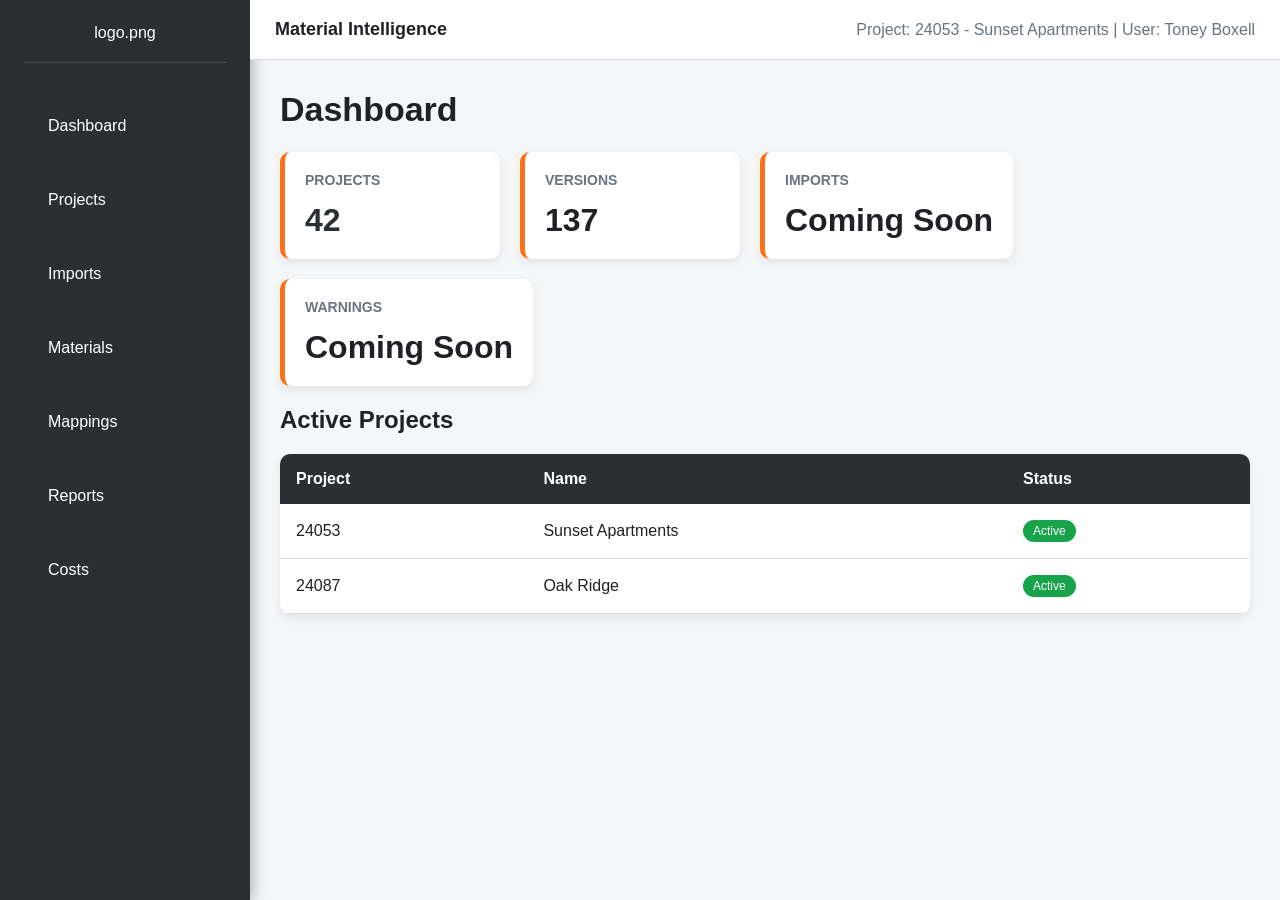
==== prototype/index.html @ ab6d8824 "Update index.html" ====
<!DOCTYPE html>
<html lang="en">
<head>
    <meta charset="UTF-8">
    <meta name="viewport" content="width=device-width, initial-scale=1.0">
    <title>Material Intelligence</title>
    <link rel="stylesheet" href="site.css">
</head>

<body>
<div class="topbar">

    <div class="topbar-left">
        Material Intelligence
    </div>

    <div class="topbar-right">
        Project: 24053 - Sunset Apartments |
        User: Toney Boxell
    </div>

</div>
<div class="sidebar">

   <div class="logo-container">
    logo.png
</div>

    <ul>

         <li>
        <a href="index.html">Dashboard</a>
    </li>

    <li>
        <a href="projects.html">Projects</a>
    </li>
        
     <li>
        <a href="imports.html">Imports</a>
    </li>

    <li>
        <a href="materials.html">Materials</a>
    </li>

    <li>
        <a href="mappings.html">Mappings</a>
    </li>

    <li>
        <a href="reports.html">Reports</a>
    </li>

    <li>
        <a href="costs.html">Costs</a>
    </li>

    </ul>

</div>

<div class="main">

    <h1>Dashboard</h1>

    <div class="card-container">

        <div class="card">
            <h3>Projects</h3>
            <p class="kpi-number">42</p>
        </div>

        <div class="card">
            <h3>Versions</h3>
            <p>137</p>
        </div>

        <div class="card">
            <h3>Imports</h3>
            <p>Coming Soon</p>
        </div>

        <div class="card">
            <h3>Warnings</h3>
            <p>Coming Soon</p>
        </div>

    </div>

    <h2>Active Projects</h2>

    <table>

        <tr>
            <th>Project</th>
            <th>Name</th>
            <th>Status</th>
        </tr>

        <tr>
            <td>24053</td>
            <td>Sunset Apartments</td>
            <td>
    <span class="status-active">
        Active
    </span>
</td>
        </tr>

        <tr>
            <td>24087</td>
            <td>Oak Ridge</td>
            <td>
    <span class="status-active">
        Active
    </span>
</td>
        </tr>

    </table>

</div>

</body>
</html>
---- prototype/site.css ----
:root {
    --graphite: #2B2F33;
    --orange: #F97316;
    --concrete: #F5F6F8;
    --white: #FFFFFF;
    --success: #16A34A;
    --warning: #F59E0B;
    --border: #D9DDE3;
}

* {
    box-sizing: border-box;
}

body {
    margin: 0;
    background: var(--concrete);
    font-family: "Segoe UI", Arial, sans-serif;
    color: #202124;
}

.sidebar {
    position: fixed;
    top: 0;
    left: 0;
    width: 250px;
    height: 100vh;
    background: var(--graphite);
    color: white;
    padding: 24px;
}

.sidebar h2 {
    margin: 0 0 30px 0;
    font-size: 24px;
    font-weight: 700;
    color: white;
}
.sidebar {
    box-shadow: 4px 0 12px rgba(0,0,0,.25);
}

.sidebar ul {
    list-style: none;
    margin: 0;
    padding: 0;
}

.sidebar li {
    margin-bottom: 8px;
}

.sidebar a,
.sidebar li {
    display: block;
    padding: 12px;
    border-radius: 6px;
    text-decoration: none;
    color: white;
}

.sidebar a:hover {
    background: rgba(255,255,255,.08);
}

.main {
    margin-left: 250px;
    padding: 90px 30px 30px 30px;
}

h1 {
    margin-top: 0;
    font-size: 34px;
    font-weight: 600;
}

.card-container {
    display: flex;
    gap: 20px;
    flex-wrap: wrap;
}

.card {
    background: white;
    border-left: 5px solid var(--orange);
    border-radius: 10px;
    min-width: 220px;
    padding: 20px;
    box-shadow: 0 4px 10px rgba(0,0,0,.08);
}

.card h3 {
    margin-top: 0;
    color: #6B7280;
    font-size: 14px;
    text-transform: uppercase;
}

.card p {
    font-size: 32px;
    font-weight: 700;
    margin: 0;
}

table {
    width: 100%;
    border-collapse: collapse;
    background: white;
    margin-top: 20px;
    border-radius: 10px;
    overflow: hidden;
    box-shadow: 0 4px 10px rgba(0,0,0,.08);
}

th {
    background: var(--graphite);
    color: white;
    text-align: left;
    padding: 16px;
}

td {
    padding: 16px;
    border-bottom: 1px solid var(--border);
}

tr:hover td {
    background: #FAFAFA;
}

.status-active {
    background: var(--success);
    color: white;
    padding: 4px 10px;
    border-radius: 20px;
    display: inline-block;
    font-size: 12px;
}

.workspace-header {
    background: white;
    padding: 24px;
    border-radius: 10px;
    margin-bottom: 25px;
    box-shadow: 0 4px 10px rgba(0,0,0,.08);
}

.tabs {
    display: flex;
    gap: 15px;
    margin-top: 20px;
    margin-bottom: 30px;
}

.tab {
    background: white;
    padding: 12px 18px;
    border-radius: 8px 8px 0 0;
    border-bottom: 4px solid transparent;
    font-weight: 600;
}

.tab.active {
    border-bottom: 4px solid var(--orange);
}
.topbar {
    height: 60px;
    background: white;
    border-bottom: 1px solid #D9DDE3;
    display: flex;
    justify-content: space-between;
    align-items: center;
    padding: 0 25px;
    position: fixed;
    left: 250px;
    right: 0;
    top: 0;
    z-index: 100;
}

.topbar-left {
    font-weight: 700;
    font-size: 18px;
}

.topbar-right {
    color: #6B7280;
}

.kpi-number {
    font-size: 42px;
    color: var(--graphite);
}
.primary-button {
    background: var(--orange);
    color: white;
    border: none;
    padding: 12px 20px;
    border-radius: 6px;
    cursor: pointer;
    font-weight: 600;
}

.primary-button:hover {
    opacity: .9;
}

.status-warning {
    background: var(--warning);
    color: white;
    padding: 4px 10px;
    border-radius: 20px;
    display: inline-block;
    font-size: 12px;
}
.active-nav {
    background: var(--orange);
}
.section-label {
    font-size: 16px;
    font-weight: 600;
    margin-bottom: 15px;
    color: var(--graphite);
}
.logo-container {
    text-align: center;
    margin-bottom: 30px;
    padding-bottom: 20px;
    border-bottom: 1px solid rgba(255,255,255,.15);
}

.logo-container img {
    max-width: 180px;
    height: auto;
}
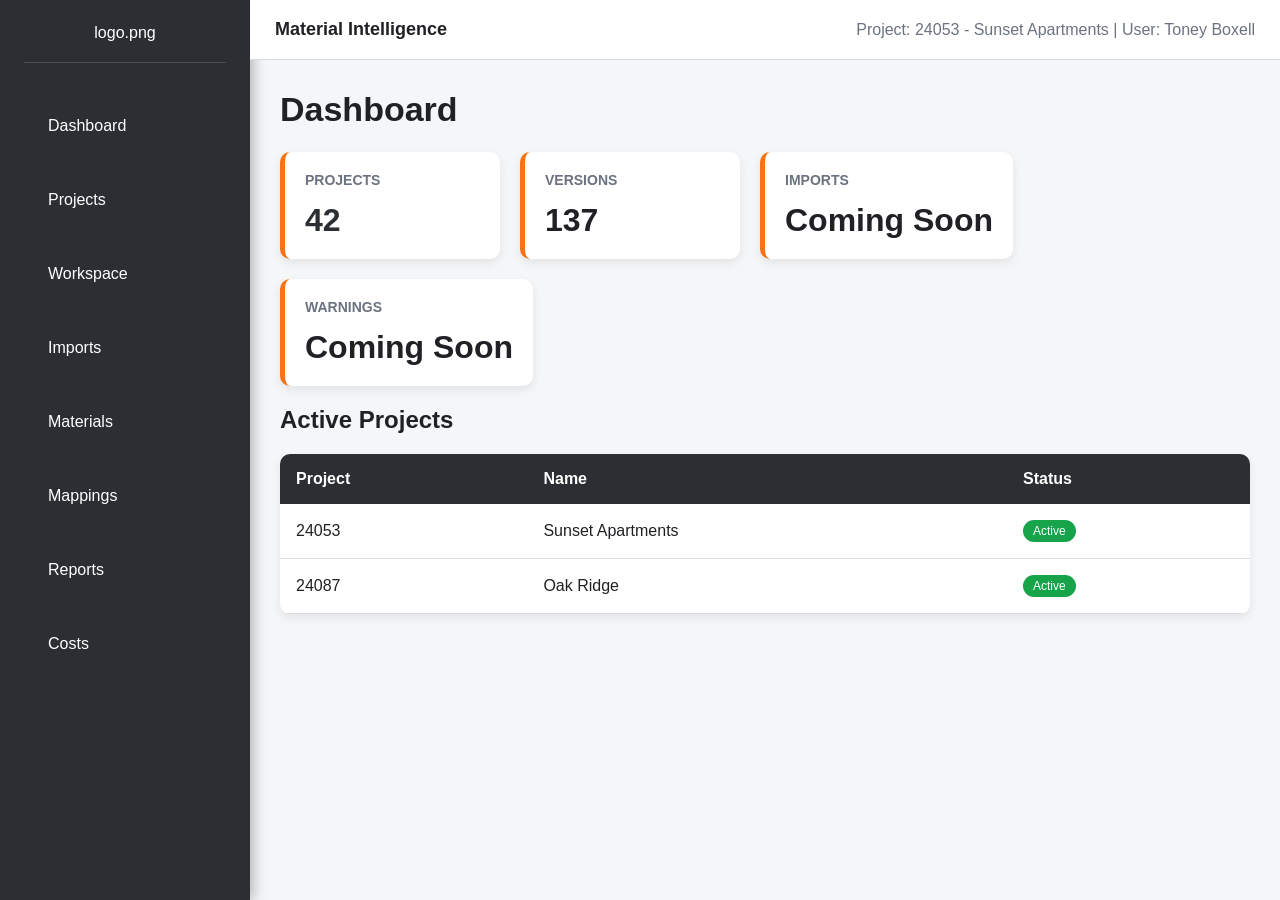
==== commit 5fc777b6: "Update index.html" ====
--- a/prototype/index.html
+++ b/prototype/index.html
@@ -35,7 +35,9 @@
     <li>
         <a href="projects.html">Projects</a>
     </li>
-        
+           <li>
+                <a href="workspace.html">Workspace</a>
+            </li>
      <li>
         <a href="imports.html">Imports</a>
     </li>
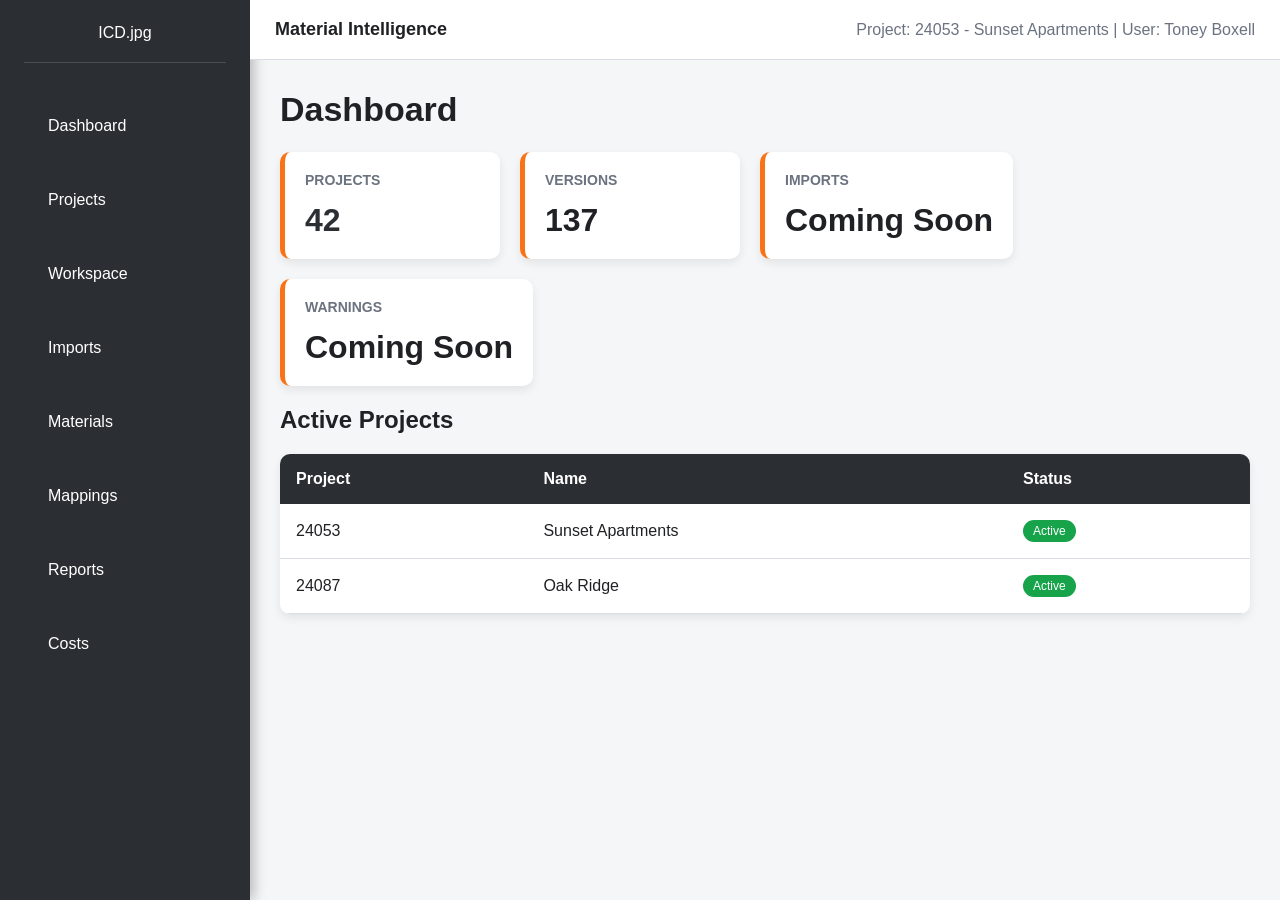
==== commit 2ebf73d3: "Update index.html" ====
--- a/prototype/index.html
+++ b/prototype/index.html
@@ -23,7 +23,7 @@
 <div class="sidebar">
 
    <div class="logo-container">
-    logo.png
+    ICD.jpg
 </div>
 
     <ul>
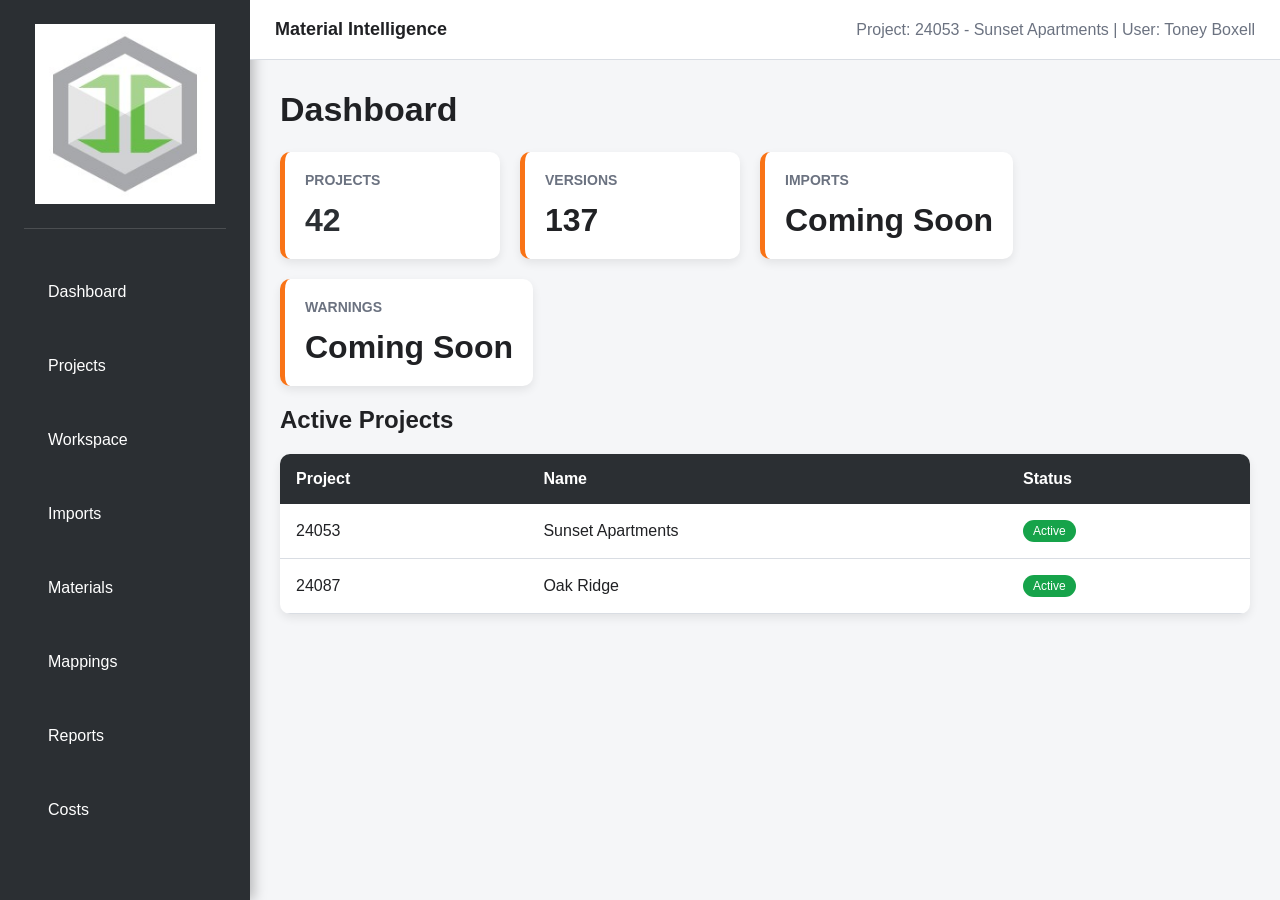
==== commit cc7ac271: "Update index.html" ====
--- a/prototype/index.html
+++ b/prototype/index.html
@@ -22,8 +22,8 @@
 </div>
 <div class="sidebar">
 
-   <div class="logo-container">
-    ICD.jpg
+<div class="logo-container">
+    <img src="ICD.jpg" alt="ICD">
 </div>
 
     <ul>
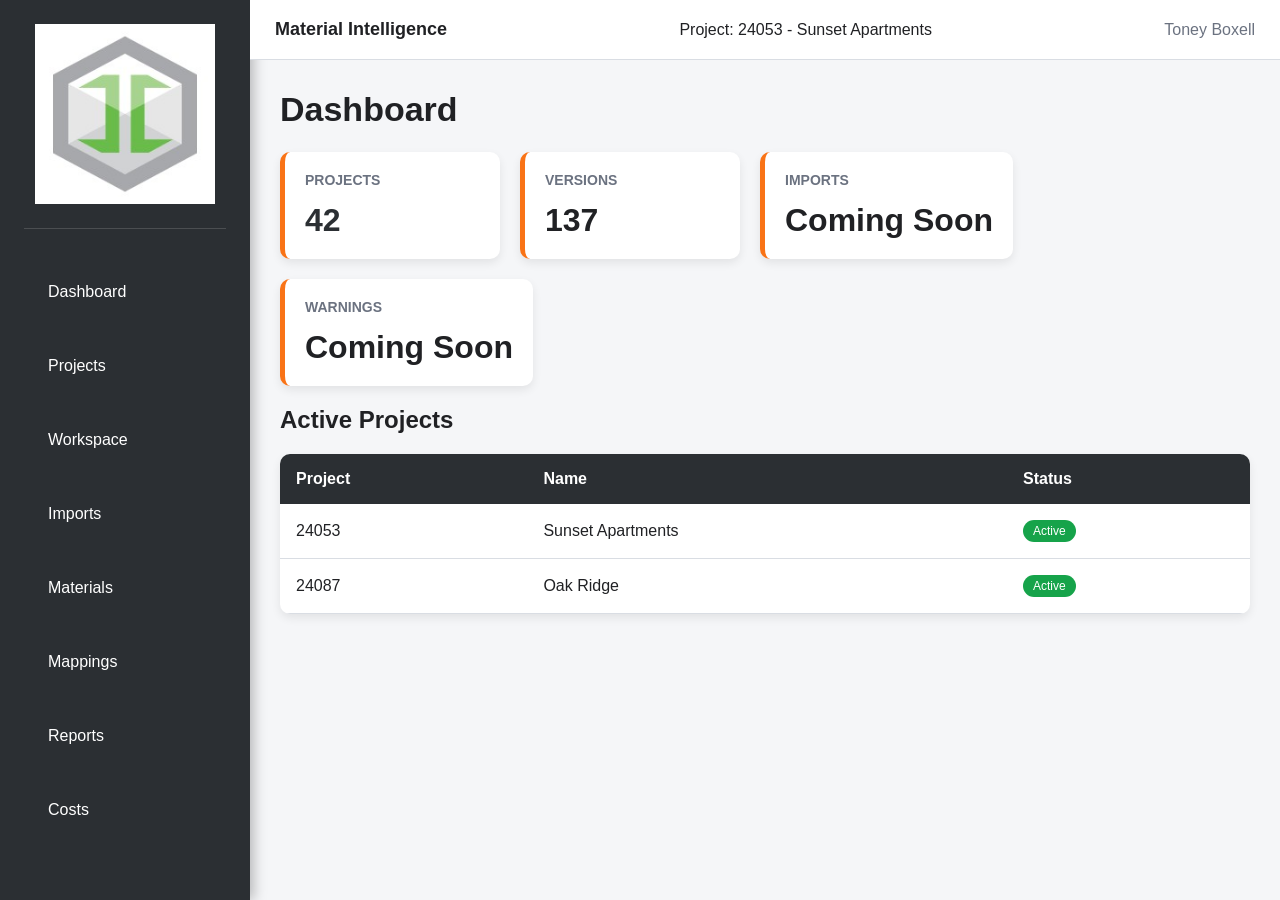
==== commit a8adefc6: "Update index.html" ====
--- a/prototype/index.html
+++ b/prototype/index.html
@@ -14,9 +14,12 @@
         Material Intelligence
     </div>
 
+    <div class="topbar-center">
+        Project: 24053 - Sunset Apartments
+    </div>
+
     <div class="topbar-right">
-        Project: 24053 - Sunset Apartments |
-        User: Toney Boxell
+        Toney Boxell
     </div>
 
 </div>
--- a/prototype/site.css
+++ b/prototype/site.css
@@ -233,3 +233,32 @@
     max-width: 180px;
     height: auto;
 }
+.mapping-layout {
+    display: grid;
+    grid-template-columns: 1fr 1fr 1fr;
+    gap: 20px;
+    margin-top: 20px;
+}
+
+.mapping-panel {
+    background: white;
+    padding: 20px;
+    border-radius: 10px;
+    box-shadow: 0 4px 10px rgba(0,0,0,.08);
+}
+
+.mapping-list {
+    list-style: none;
+    padding: 0;
+    margin: 0;
+}
+
+.mapping-list li {
+    padding: 12px;
+    border-bottom: 1px solid #ddd;
+    cursor: pointer;
+}
+
+.mapping-list li:hover {
+    background: #f5f5f5;
+}
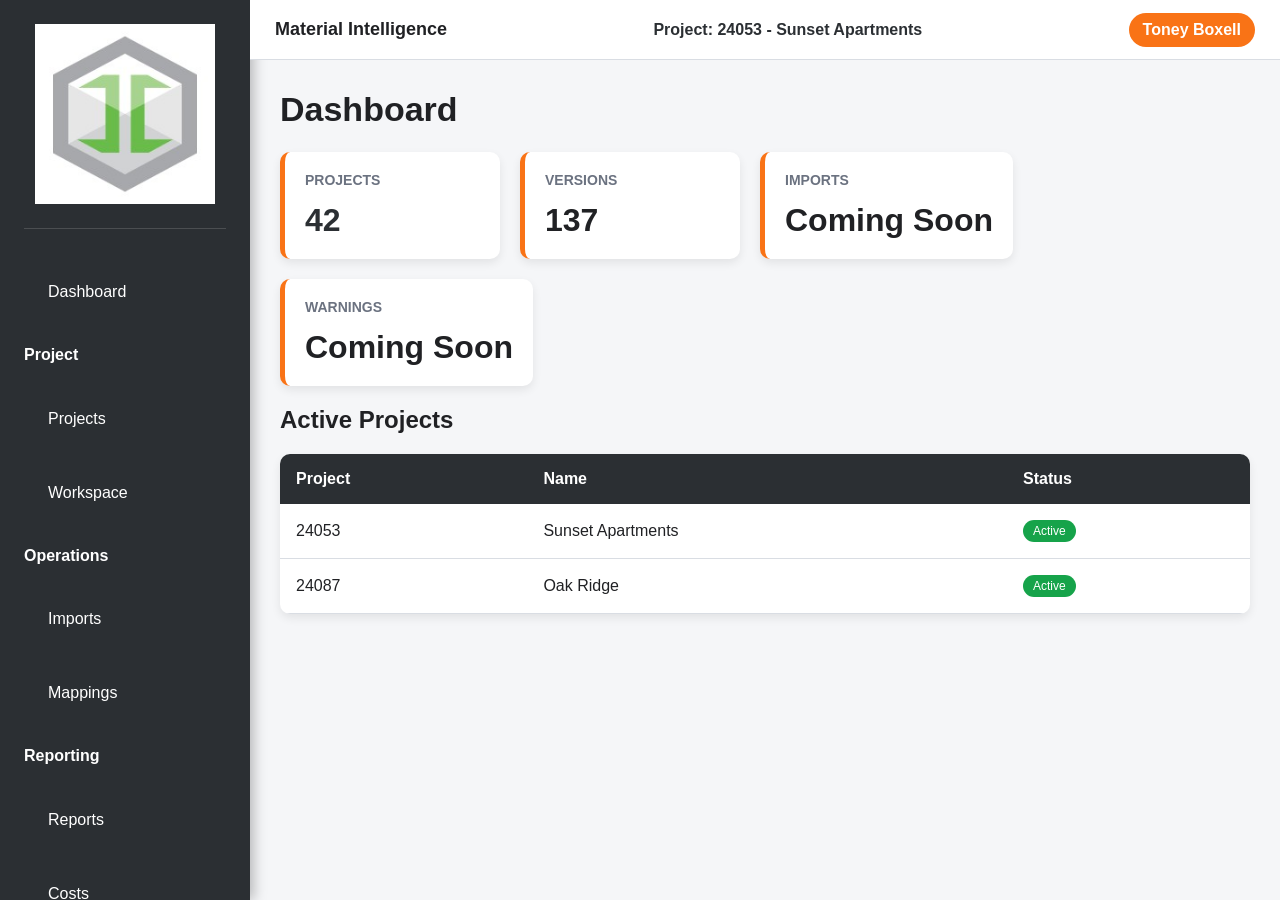
==== commit 454ca06c: "Update index.html" ====
--- a/prototype/index.html
+++ b/prototype/index.html
@@ -29,40 +29,49 @@
     <img src="ICD.jpg" alt="ICD">
 </div>
 
-    <ul>
+  <ul>
 
-         <li>
-        <a href="index.html">Dashboard</a>
-    </li>
+    <li><a href="index.html">Dashboard</a></li>
 
-    <li>
-        <a href="projects.html">Projects</a>
-    </li>
-           <li>
-                <a href="workspace.html">Workspace</a>
-            </li>
-     <li>
-        <a href="imports.html">Imports</a>
-    </li>
+</ul>
 
-    <li>
-        <a href="materials.html">Materials</a>
-    </li>
+<h4>Project</h4>
 
-    <li>
-        <a href="mappings.html">Mappings</a>
-    </li>
+<ul>
 
-    <li>
-        <a href="reports.html">Reports</a>
-    </li>
+    <li><a href="projects.html">Projects</a></li>
 
-    <li>
-        <a href="costs.html">Costs</a>
-    </li>
+    <li><a href="workspace.html">Workspace</a></li>
 
-    </ul>
+</ul>
 
+<h4>Operations</h4>
+
+<ul>
+
+    <li><a href="imports.html">Imports</a></li>
+
+    <li><a href="mappings.html">Mappings</a></li>
+
+</ul>
+
+<h4>Reporting</h4>
+
+<ul>
+
+    <li><a href="reports.html">Reports</a></li>
+
+    <li><a href="costs.html">Costs</a></li>
+
+</ul>
+
+<h4>Reference</h4>
+
+<ul>
+
+    <li><a href="materials.html">Materials</a></li>
+
+</ul>
 </div>
 
 <div class="main">
--- a/prototype/site.css
+++ b/prototype/site.css
@@ -262,3 +262,15 @@
 .mapping-list li:hover {
     background: #f5f5f5;
 }
+.topbar-center {
+    font-weight: 600;
+    color: var(--graphite);
+}
+
+.topbar-right {
+    background: var(--orange);
+    color: white;
+    padding: 8px 14px;
+    border-radius: 20px;
+    font-weight: 600;
+}
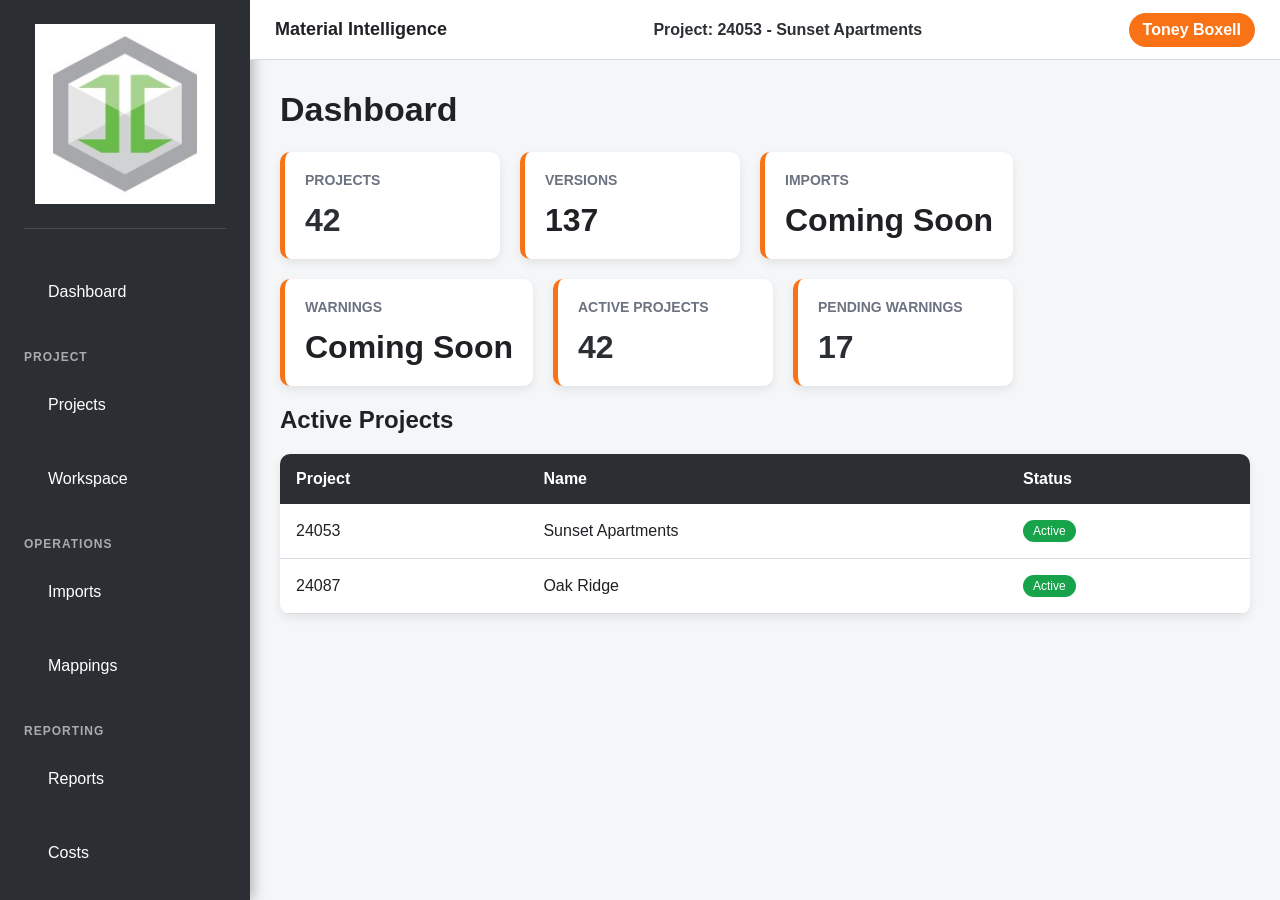
==== commit 8da80e56: "Update index.html" ====
--- a/prototype/index.html
+++ b/prototype/index.html
@@ -99,7 +99,14 @@
             <h3>Warnings</h3>
             <p>Coming Soon</p>
         </div>
-
+<div class="card">
+    <h3>Active Projects</h3>
+    <p class="kpi-number">42</p>
+</div>
+<div class="card">
+    <h3>Pending Warnings</h3>
+    <p class="kpi-number">17</p>
+</div>
     </div>
 
     <h2>Active Projects</h2>
--- a/prototype/site.css
+++ b/prototype/site.css
@@ -274,3 +274,11 @@
     border-radius: 20px;
     font-weight: 600;
 }
+.sidebar h4 {
+    margin-top: 25px;
+    margin-bottom: 8px;
+    color: rgba(255,255,255,.6);
+    text-transform: uppercase;
+    font-size: 12px;
+    letter-spacing: 1px;
+}
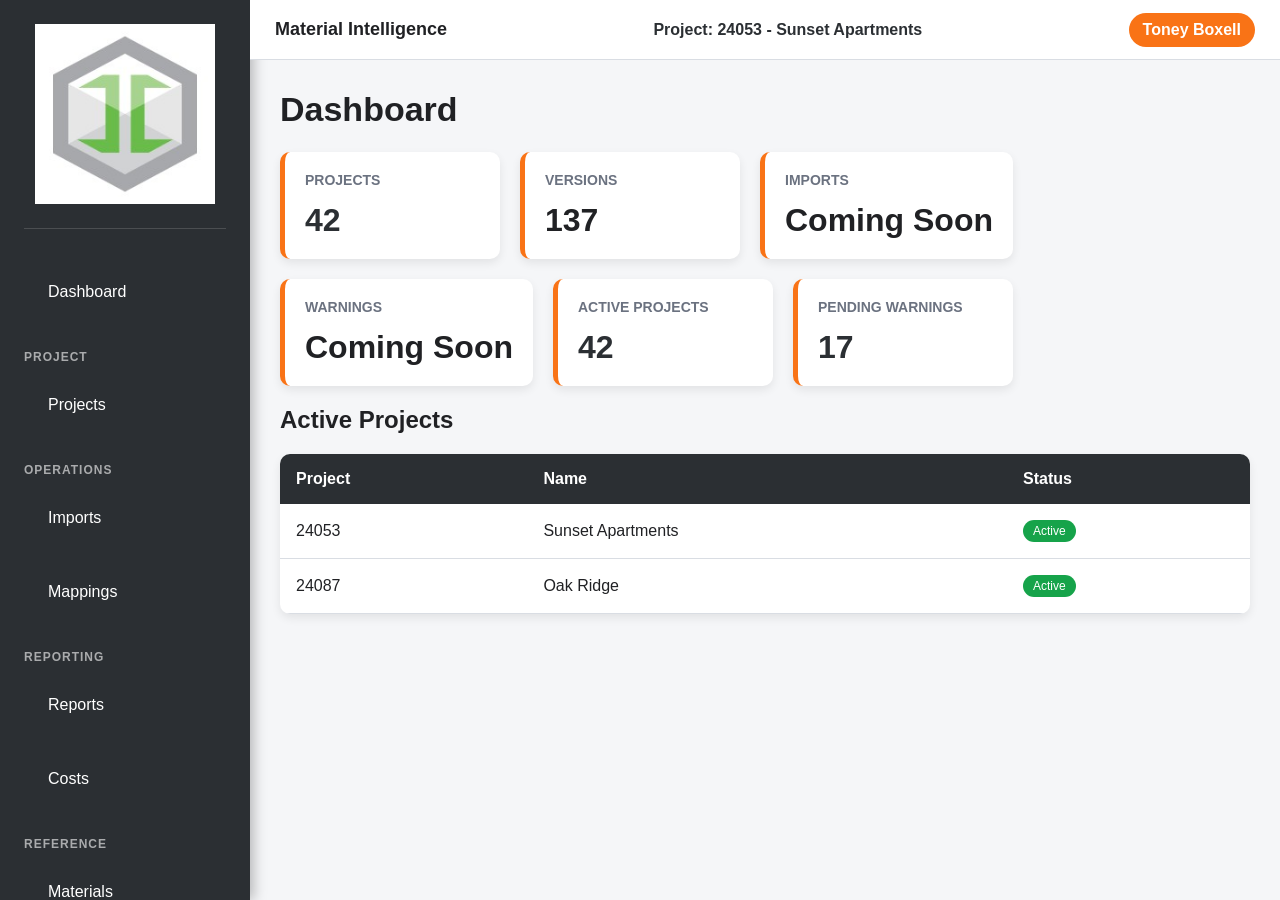
==== commit 93d27e42: "Update index.html" ====
--- a/prototype/index.html
+++ b/prototype/index.html
@@ -40,8 +40,6 @@
 <ul>
 
     <li><a href="projects.html">Projects</a></li>
-
-    <li><a href="workspace.html">Workspace</a></li>
 
 </ul>
 
